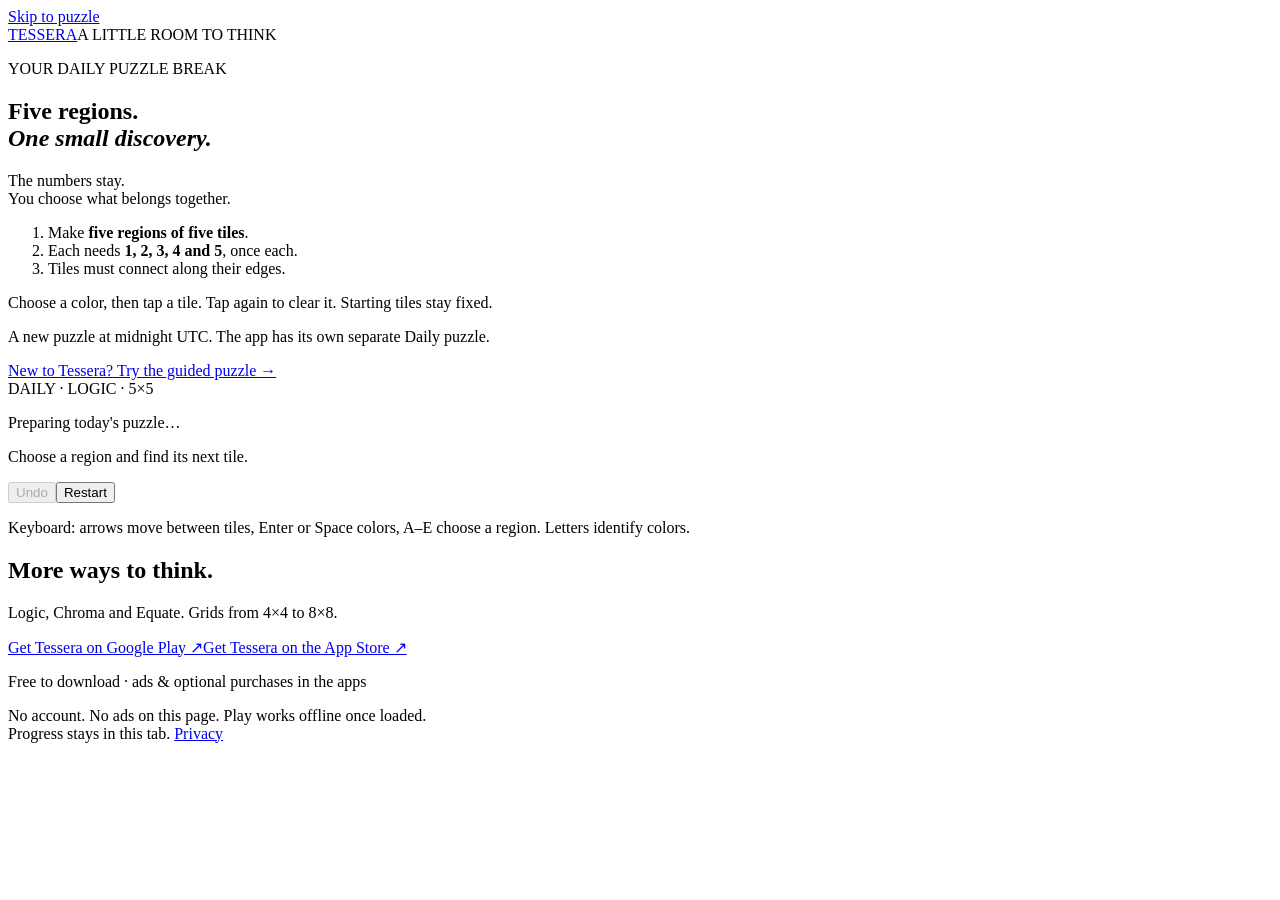
==== daily/index.html @ edb8aa20 "Add the free daily Logic puzzle page" ====
<!doctype html>
<html lang="en"><head><meta charset="utf-8"><meta name="viewport" content="width=device-width,initial-scale=1">
<title>Free Daily Logic Puzzle — Tessera</title>
<meta name="description" content="Play a free 5×5 daily logic puzzle. Make five connected regions, each containing 1–5 once. No account or download needed. A new puzzle every day at midnight UTC.">
<link rel="canonical" href="https://gaborandi.github.io/tesserapuzzle-site/daily/">
<meta property="og:title" content="One little logic puzzle. A fresh start every day."><meta property="og:description" content="Five regions. Five different numbers. Play today's free Tessera puzzle in your browser."><meta property="og:type" content="website"><meta property="og:url" content="https://gaborandi.github.io/tesserapuzzle-site/daily/"><meta property="og:image" content="https://gaborandi.github.io/tesserapuzzle-site/daily/preview.png">
<link rel="icon" href="../assets/tessera-icon.png"><link rel="stylesheet" href="daily.css"><script defer src="generator.js"></script><script defer src="daily.js"></script></head>
<body><a class="skip" href="#board">Skip to puzzle</a><header><a href="../">TESSERA</a><span>A LITTLE ROOM TO THINK</span></header>
<main><section class="intro"><p class="eyebrow">YOUR DAILY PUZZLE BREAK</p><h1>Five regions.<br><em>One small discovery.</em></h1><p class="lead">The numbers stay.<br>You choose what belongs together.</p>
<ol id="rules"><li>Make <strong>five regions of five tiles</strong>.</li><li>Each needs <strong>1, 2, 3, 4 and 5</strong>, once each.</li><li>Tiles must connect along their edges.</li></ol><p>Choose a color, then tap a tile. Tap again to clear it. Starting tiles stay fixed.</p><p class="quiet">A new puzzle at midnight UTC. The app has its own separate Daily puzzle.</p><a href="../play/01/">New to Tessera? Try the guided puzzle →</a></section>
<section class="puzzle" aria-label="Daily Logic puzzle"><div class="meta"><span>DAILY · LOGIC · 5×5</span><time id="day"></time></div><p id="loading" role="status">Preparing today's puzzle…</p>
<div id="board" role="group" aria-label="5 by 5 Logic board. Arrow keys move; Enter colors a tile." aria-describedby="rules" tabindex="-1"></div><div id="palette" role="group" aria-label="Choose a region"></div><p id="feedback" role="status" aria-live="polite">Choose a region and find its next tile.</p>
<div class="controls"><button id="undo" disabled>Undo</button><button id="restart">Restart</button></div><section id="win" hidden><p class="eyebrow">EVERY PIECE BELONGS</p><h2>Nicely solved.</h2><p>New puzzle tomorrow.</p></section><p id="rollover" hidden>A new UTC day has begun. <a href="./">Open today's puzzle</a>. This board stays available until you leave.</p><p class="quiet keyboard">Keyboard: arrows move between tiles, Enter or Space colors, A–E choose a region. Letters identify colors.</p>
<div class="stores"><h2>More ways to think.</h2><p>Logic, Chroma and Equate. Grids from 4×4 to 8×8.</p><a href="https://play.google.com/store/apps/details?id=com.tesserapuzzle.app&amp;referrer=utm_source%3Dsampler%26utm_medium%3Dweb%26utm_campaign%3Dandroid_oct26">Get Tessera on Google Play ↗</a><a href="https://apps.apple.com/app/apple-store/id6773765192?pt=120202877&amp;ct=sampler&amp;mt=8">Get Tessera on the App Store ↗</a><p class="quiet">Free to download · ads &amp; optional purchases in the apps</p></div></section></main>
<footer>No account. No ads on this page. Play works offline once loaded.<br>Progress stays in this tab. <a href="../privacy/">Privacy</a></footer><dialog id="reset"><h2>Start today's puzzle again?</h2><p>Only this tab's daily puzzle progress will be cleared.</p><button id="keep">Keep playing</button><button id="confirm">Restart</button></dialog><noscript>This puzzle needs JavaScript enabled.</noscript></body></html>
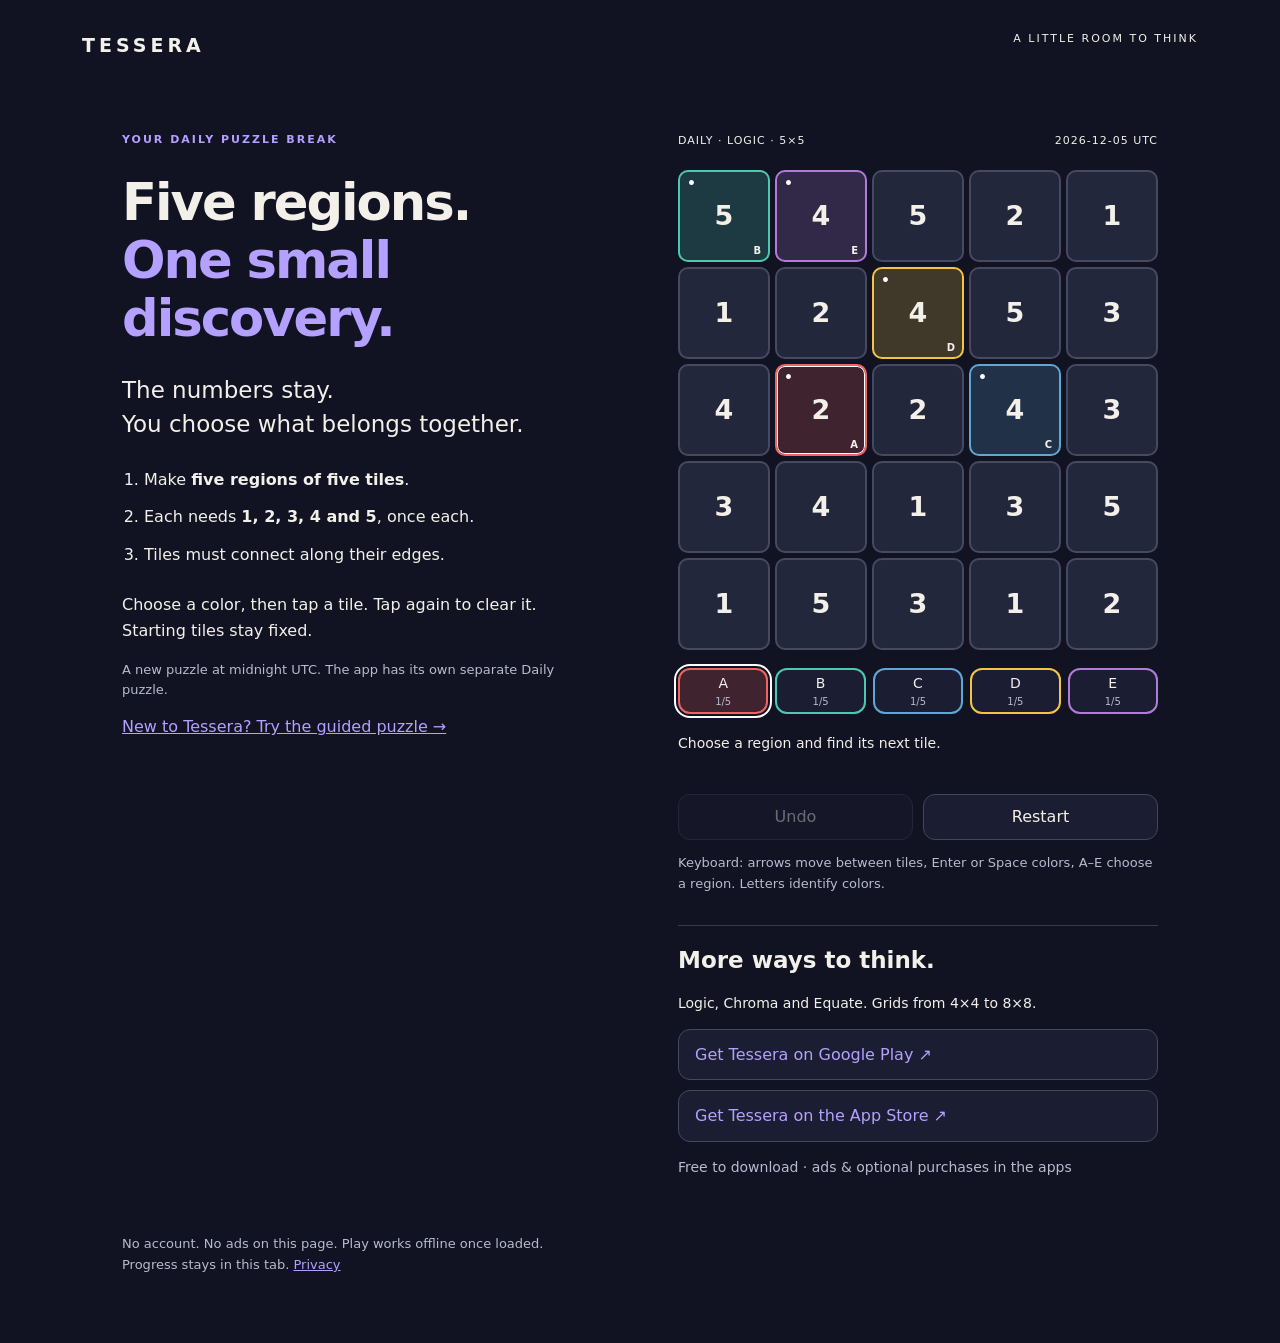
==== commit af0c75b8: "Show a copyable daily result after solving" ====
--- a/daily/index.html
+++ b/daily/index.html
@@ -4,12 +4,12 @@
 <meta name="description" content="Play a free 5×5 daily logic puzzle. Make five connected regions, each containing 1–5 once. No account or download needed. A new puzzle every day at midnight UTC.">
 <link rel="canonical" href="https://gaborandi.github.io/tesserapuzzle-site/daily/">
 <meta property="og:title" content="One little logic puzzle. A fresh start every day."><meta property="og:description" content="Five regions. Five different numbers. Play today's free Tessera puzzle in your browser."><meta property="og:type" content="website"><meta property="og:url" content="https://gaborandi.github.io/tesserapuzzle-site/daily/"><meta property="og:image" content="https://gaborandi.github.io/tesserapuzzle-site/daily/preview.png">
-<link rel="icon" href="../assets/tessera-icon.png"><link rel="stylesheet" href="daily.css"><script defer src="generator.js"></script><script defer src="daily.js"></script></head>
+<link rel="icon" href="../assets/tessera-icon.png"><link rel="stylesheet" href="daily.css?v=20261104-share"><script defer src="generator.js"></script><script defer src="share.js?v=20261104"></script><script defer src="daily.js?v=20261104-share"></script></head>
 <body><a class="skip" href="#board">Skip to puzzle</a><header><a href="../">TESSERA</a><span>A LITTLE ROOM TO THINK</span></header>
 <main><section class="intro"><p class="eyebrow">YOUR DAILY PUZZLE BREAK</p><h1>Five regions.<br><em>One small discovery.</em></h1><p class="lead">The numbers stay.<br>You choose what belongs together.</p>
 <ol id="rules"><li>Make <strong>five regions of five tiles</strong>.</li><li>Each needs <strong>1, 2, 3, 4 and 5</strong>, once each.</li><li>Tiles must connect along their edges.</li></ol><p>Choose a color, then tap a tile. Tap again to clear it. Starting tiles stay fixed.</p><p class="quiet">A new puzzle at midnight UTC. The app has its own separate Daily puzzle.</p><a href="../play/01/">New to Tessera? Try the guided puzzle →</a></section>
 <section class="puzzle" aria-label="Daily Logic puzzle"><div class="meta"><span>DAILY · LOGIC · 5×5</span><time id="day"></time></div><p id="loading" role="status">Preparing today's puzzle…</p>
 <div id="board" role="group" aria-label="5 by 5 Logic board. Arrow keys move; Enter colors a tile." aria-describedby="rules" tabindex="-1"></div><div id="palette" role="group" aria-label="Choose a region"></div><p id="feedback" role="status" aria-live="polite">Choose a region and find its next tile.</p>
-<div class="controls"><button id="undo" disabled>Undo</button><button id="restart">Restart</button></div><section id="win" hidden><p class="eyebrow">EVERY PIECE BELONGS</p><h2>Nicely solved.</h2><p>New puzzle tomorrow.</p></section><p id="rollover" hidden>A new UTC day has begun. <a href="./">Open today's puzzle</a>. This board stays available until you leave.</p><p class="quiet keyboard">Keyboard: arrows move between tiles, Enter or Space colors, A–E choose a region. Letters identify colors.</p>
-<div class="stores"><h2>More ways to think.</h2><p>Logic, Chroma and Equate. Grids from 4×4 to 8×8.</p><a href="https://play.google.com/store/apps/details?id=com.tesserapuzzle.app&amp;referrer=utm_source%3Dsampler%26utm_medium%3Dweb%26utm_campaign%3Dandroid_oct26">Get Tessera on Google Play ↗</a><a href="https://apps.apple.com/app/apple-store/id6773765192?pt=120202877&amp;ct=sampler&amp;mt=8">Get Tessera on the App Store ↗</a><p class="quiet">Free to download · ads &amp; optional purchases in the apps</p></div></section></main>
+<div class="controls"><button id="undo" disabled>Undo</button><button id="restart">Restart</button></div><section id="win" hidden><p class="eyebrow">EVERY PIECE BELONGS</p><h2>Nicely solved.</h2><p>New puzzle tomorrow.</p><div class="share-actions"><button id="copy-result" type="button">Copy result</button></div><p id="share-status" role="status" aria-live="polite"></p><textarea id="share-manual" aria-label="Result to copy manually" readonly hidden></textarea></section><p id="rollover" hidden>A new UTC day has begun. <a href="./">Open today's puzzle</a>. This board stays available until you leave.</p><p class="quiet keyboard">Keyboard: arrows move between tiles, Enter or Space colors, A–E choose a region. Letters identify colors.</p>
+<div class="stores"><h2>More ways to think.</h2><p>Logic, Chroma and Equate. Grids from 4×4 to 8×8.</p><a id="play-store" href="https://play.google.com/store/apps/details?id=com.tesserapuzzle.app&amp;referrer=utm_source%3Dsampler%26utm_medium%3Dweb%26utm_campaign%3Dandroid_oct26">Get Tessera on Google Play ↗</a><a id="apple-store" href="https://apps.apple.com/app/apple-store/id6773765192?pt=120202877&amp;ct=sampler&amp;mt=8">Get Tessera on the App Store ↗</a><p class="quiet">Free to download · ads &amp; optional purchases in the apps</p></div></section></main>
 <footer>No account. No ads on this page. Play works offline once loaded.<br>Progress stays in this tab. <a href="../privacy/">Privacy</a></footer><dialog id="reset"><h2>Start today's puzzle again?</h2><p>Only this tab's daily puzzle progress will be cleared.</p><button id="keep">Keep playing</button><button id="confirm">Restart</button></dialog><noscript>This puzzle needs JavaScript enabled.</noscript></body></html>
--- a/daily/daily.css
+++ b/daily/daily.css
@@ -0,0 +1,3 @@
+:root{color-scheme:dark;--bg:#111323;--panel:#1b1e32;--text:#f3f0e9;--muted:#b7bbcf;--accent:#b4a0ff}*{box-sizing:border-box}body{margin:0;background:var(--bg);color:var(--text);font:16px/1.6 system-ui,sans-serif}a{color:var(--accent)}header{max-width:1180px;margin:auto;padding:30px 32px;display:flex;justify-content:space-between;font-size:11px;letter-spacing:2px}header a{color:var(--text);text-decoration:none;font-size:19px;font-weight:800;letter-spacing:4px}main{max-width:1100px;margin:30px auto;display:grid;grid-template-columns:1fr 1fr;gap:76px;padding:0 32px}.eyebrow{font-size:11px;letter-spacing:2px;color:var(--accent);font-weight:700}h1{font-size:clamp(38px,4vw,58px);line-height:1.13;letter-spacing:-2px;margin:25px 0}h1 em{font-style:normal;color:var(--accent)}.lead{font-size:23px;line-height:1.5}.intro ol{padding-left:22px;margin:25px 0}.intro li{margin:12px 0}.quiet,footer{color:var(--muted);font-size:13px}.meta{display:flex;justify-content:space-between;gap:8px;font-size:11px;letter-spacing:1px;margin:12px 0 20px}#board{display:grid;grid-template-columns:repeat(5,1fr);gap:5px;max-width:480px}button{font:inherit;color:inherit;cursor:pointer;background:var(--panel);border:1px solid #41465c;border-radius:12px;min-height:46px}button:focus-visible,a:focus-visible{outline:3px solid white;outline-offset:3px}.cell{position:relative;aspect-ratio:1;min-height:0;border:2px solid #464a60;font-size:27px;font-weight:700;border-radius:10px;background:#23273c}.cell.owned{background:var(--tint);border-color:var(--color)}.cell small{position:absolute;bottom:1px;right:7px;font-size:10px;font-weight:600}.cell.fixed:before{content:'•';position:absolute;top:0;left:7px;font-size:14px;color:#fff}.cell[aria-pressed=true]{box-shadow:inset 0 0 0 1px white}#palette{display:grid;grid-template-columns:repeat(5,1fr);gap:7px;margin:18px 0}#palette button{border:2px solid var(--color);font-size:14px}#palette button[aria-pressed=true]{background:var(--tint);outline:2px solid white;outline-offset:2px}#palette small{display:block;font-size:10px;color:var(--muted)}#feedback{min-height:48px;font-size:14px}.controls{display:flex;gap:10px}.controls button{flex:1}button:disabled{opacity:.4;cursor:default}#win{background:#213a36;padding:15px 22px;border-radius:15px;margin:18px 0}#win h2{margin:0}.stores{border-top:1px solid #383c51;margin-top:30px;padding-top:16px}.stores h2{font-size:23px;margin:0}.stores a{display:block;background:var(--panel);padding:12px 16px;border:1px solid #42485e;border-radius:12px;text-decoration:none;margin:10px 0}.stores p{font-size:14px}footer{max-width:1100px;margin:42px auto;padding:0 32px 25px}.skip{position:absolute;top:-100px}.skip:focus{top:8px;background:var(--bg);padding:10px;z-index:5}dialog{max-width:350px;border:1px solid #626880;border-radius:20px;background:var(--panel);color:var(--text)}dialog::backdrop{background:#0009}dialog button{padding:8px 14px;margin:5px}#rollover{color:#f2d482}[hidden]{display:none!important}@media(max-width:700px){header{padding:22px 20px}header span{display:none}main{display:block;margin:5px auto;padding:0 20px;max-width:510px}.intro h1{font-size:40px;margin:18px 0}.lead{font-size:19px}.intro ol{margin:18px 0}.intro p{font-size:14px}.puzzle{margin-top:30px}.cell{font-size:25px}footer{padding:0 20px}.keyboard{font-size:12px}}@media(prefers-reduced-motion:reduce){*{animation:none!important;transition:none!important;scroll-behavior:auto!important}}
+
+.share-actions{display:flex;gap:10px}.share-actions button{padding:8px 16px}#share-status:empty{display:none}#share-manual{width:100%;min-height:120px;background:var(--bg);color:var(--text);font:13px/1.5 system-ui;border:1px solid var(--muted);border-radius:8px;padding:10px}
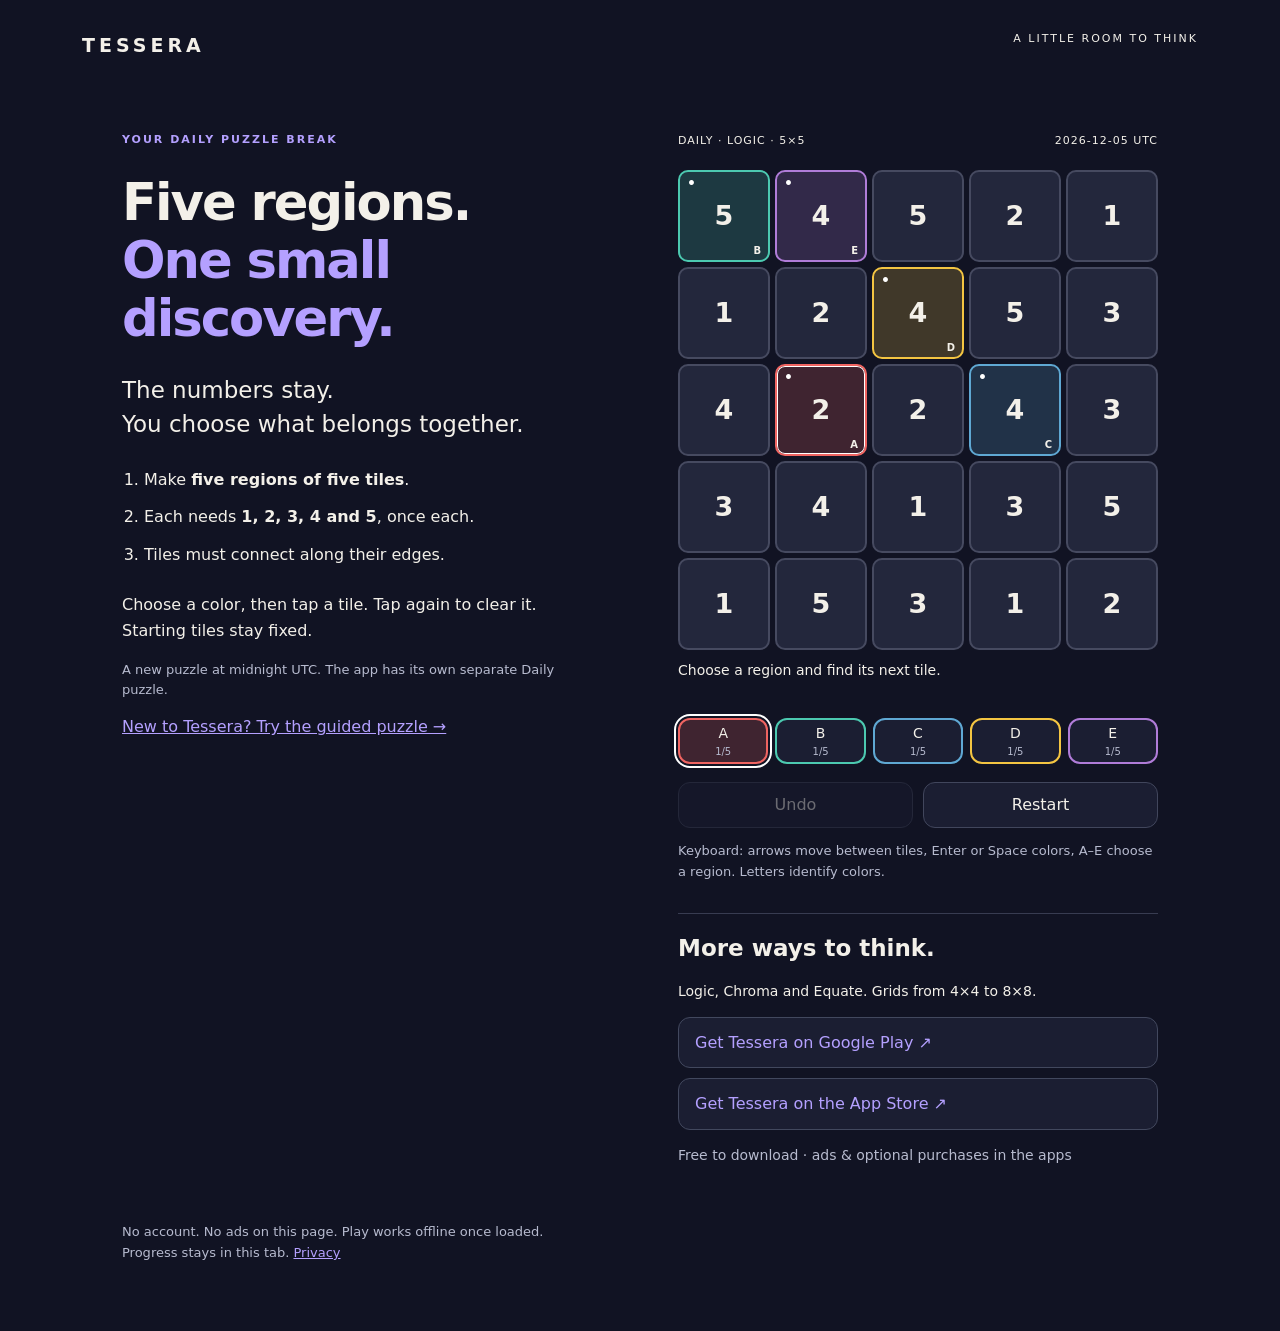
==== commit 17dbc421: "Daily: feedback under the board, correct rule messages" ====
--- a/daily/index.html
+++ b/daily/index.html
@@ -4,12 +4,12 @@
 <meta name="description" content="Play a free 5×5 daily logic puzzle. Make five connected regions, each containing 1–5 once. No account or download needed. A new puzzle every day at midnight UTC.">
 <link rel="canonical" href="https://gaborandi.github.io/tesserapuzzle-site/daily/">
 <meta property="og:title" content="One little logic puzzle. A fresh start every day."><meta property="og:description" content="Five regions. Five different numbers. Play today's free Tessera puzzle in your browser."><meta property="og:type" content="website"><meta property="og:url" content="https://gaborandi.github.io/tesserapuzzle-site/daily/"><meta property="og:image" content="https://gaborandi.github.io/tesserapuzzle-site/daily/preview.png">
-<link rel="icon" href="../assets/tessera-icon.png"><link rel="stylesheet" href="daily.css?v=20261104-share"><script defer src="generator.js"></script><script defer src="share.js?v=20261104"></script><script defer src="daily.js?v=20261104-share"></script></head>
+<link rel="icon" href="../assets/tessera-icon.png"><link rel="stylesheet" href="daily.css?v=20261111-fit"><script defer src="generator.js"></script><script defer src="share.js?v=20261104"></script><script defer src="daily.js?v=20261111-fit"></script></head>
 <body><a class="skip" href="#board">Skip to puzzle</a><header><a href="../">TESSERA</a><span>A LITTLE ROOM TO THINK</span></header>
 <main><section class="intro"><p class="eyebrow">YOUR DAILY PUZZLE BREAK</p><h1>Five regions.<br><em>One small discovery.</em></h1><p class="lead">The numbers stay.<br>You choose what belongs together.</p>
-<ol id="rules"><li>Make <strong>five regions of five tiles</strong>.</li><li>Each needs <strong>1, 2, 3, 4 and 5</strong>, once each.</li><li>Tiles must connect along their edges.</li></ol><p>Choose a color, then tap a tile. Tap again to clear it. Starting tiles stay fixed.</p><p class="quiet">A new puzzle at midnight UTC. The app has its own separate Daily puzzle.</p><a href="../play/01/">New to Tessera? Try the guided puzzle →</a></section>
+<ol id="rules"><li>Make <strong>five regions of five tiles</strong>.</li><li>Each needs <strong>1, 2, 3, 4 and 5</strong>, once each.</li><li>Tiles must connect along their edges.</li></ol><div class="more"><p>Choose a color, then tap a tile. Tap again to clear it. Starting tiles stay fixed.</p><p class="quiet">A new puzzle at midnight UTC. The app has its own separate Daily puzzle.</p><a href="../play/01/">New to Tessera? Try the guided puzzle →</a></div></section>
 <section class="puzzle" aria-label="Daily Logic puzzle"><div class="meta"><span>DAILY · LOGIC · 5×5</span><time id="day"></time></div><p id="loading" role="status">Preparing today's puzzle…</p>
-<div id="board" role="group" aria-label="5 by 5 Logic board. Arrow keys move; Enter colors a tile." aria-describedby="rules" tabindex="-1"></div><div id="palette" role="group" aria-label="Choose a region"></div><p id="feedback" role="status" aria-live="polite">Choose a region and find its next tile.</p>
+<div id="board" role="group" aria-label="5 by 5 Logic board. Arrow keys move; Enter colors a tile." aria-describedby="rules" tabindex="-1"></div><p id="feedback" role="status" aria-live="polite">Choose a region and find its next tile.</p><div id="palette" role="group" aria-label="Choose a region"></div>
 <div class="controls"><button id="undo" disabled>Undo</button><button id="restart">Restart</button></div><section id="win" hidden><p class="eyebrow">EVERY PIECE BELONGS</p><h2>Nicely solved.</h2><p>New puzzle tomorrow.</p><div class="share-actions"><button id="copy-result" type="button">Copy result</button></div><p id="share-status" role="status" aria-live="polite"></p><textarea id="share-manual" aria-label="Result to copy manually" readonly hidden></textarea></section><p id="rollover" hidden>A new UTC day has begun. <a href="./">Open today's puzzle</a>. This board stays available until you leave.</p><p class="quiet keyboard">Keyboard: arrows move between tiles, Enter or Space colors, A–E choose a region. Letters identify colors.</p>
 <div class="stores"><h2>More ways to think.</h2><p>Logic, Chroma and Equate. Grids from 4×4 to 8×8.</p><a id="play-store" href="https://play.google.com/store/apps/details?id=com.tesserapuzzle.app&amp;referrer=utm_source%3Dsampler%26utm_medium%3Dweb%26utm_campaign%3Dandroid_oct26">Get Tessera on Google Play ↗</a><a id="apple-store" href="https://apps.apple.com/app/apple-store/id6773765192?pt=120202877&amp;ct=sampler&amp;mt=8">Get Tessera on the App Store ↗</a><p class="quiet">Free to download · ads &amp; optional purchases in the apps</p></div></section></main>
 <footer>No account. No ads on this page. Play works offline once loaded.<br>Progress stays in this tab. <a href="../privacy/">Privacy</a></footer><dialog id="reset"><h2>Start today's puzzle again?</h2><p>Only this tab's daily puzzle progress will be cleared.</p><button id="keep">Keep playing</button><button id="confirm">Restart</button></dialog><noscript>This puzzle needs JavaScript enabled.</noscript></body></html>
--- a/daily/daily.css
+++ b/daily/daily.css
@@ -1,3 +1,17 @@
 :root{color-scheme:dark;--bg:#111323;--panel:#1b1e32;--text:#f3f0e9;--muted:#b7bbcf;--accent:#b4a0ff}*{box-sizing:border-box}body{margin:0;background:var(--bg);color:var(--text);font:16px/1.6 system-ui,sans-serif}a{color:var(--accent)}header{max-width:1180px;margin:auto;padding:30px 32px;display:flex;justify-content:space-between;font-size:11px;letter-spacing:2px}header a{color:var(--text);text-decoration:none;font-size:19px;font-weight:800;letter-spacing:4px}main{max-width:1100px;margin:30px auto;display:grid;grid-template-columns:1fr 1fr;gap:76px;padding:0 32px}.eyebrow{font-size:11px;letter-spacing:2px;color:var(--accent);font-weight:700}h1{font-size:clamp(38px,4vw,58px);line-height:1.13;letter-spacing:-2px;margin:25px 0}h1 em{font-style:normal;color:var(--accent)}.lead{font-size:23px;line-height:1.5}.intro ol{padding-left:22px;margin:25px 0}.intro li{margin:12px 0}.quiet,footer{color:var(--muted);font-size:13px}.meta{display:flex;justify-content:space-between;gap:8px;font-size:11px;letter-spacing:1px;margin:12px 0 20px}#board{display:grid;grid-template-columns:repeat(5,1fr);gap:5px;max-width:480px}button{font:inherit;color:inherit;cursor:pointer;background:var(--panel);border:1px solid #41465c;border-radius:12px;min-height:46px}button:focus-visible,a:focus-visible{outline:3px solid white;outline-offset:3px}.cell{position:relative;aspect-ratio:1;min-height:0;border:2px solid #464a60;font-size:27px;font-weight:700;border-radius:10px;background:#23273c}.cell.owned{background:var(--tint);border-color:var(--color)}.cell small{position:absolute;bottom:1px;right:7px;font-size:10px;font-weight:600}.cell.fixed:before{content:'•';position:absolute;top:0;left:7px;font-size:14px;color:#fff}.cell[aria-pressed=true]{box-shadow:inset 0 0 0 1px white}#palette{display:grid;grid-template-columns:repeat(5,1fr);gap:7px;margin:18px 0}#palette button{border:2px solid var(--color);font-size:14px}#palette button[aria-pressed=true]{background:var(--tint);outline:2px solid white;outline-offset:2px}#palette small{display:block;font-size:10px;color:var(--muted)}#feedback{min-height:48px;font-size:14px}.controls{display:flex;gap:10px}.controls button{flex:1}button:disabled{opacity:.4;cursor:default}#win{background:#213a36;padding:15px 22px;border-radius:15px;margin:18px 0}#win h2{margin:0}.stores{border-top:1px solid #383c51;margin-top:30px;padding-top:16px}.stores h2{font-size:23px;margin:0}.stores a{display:block;background:var(--panel);padding:12px 16px;border:1px solid #42485e;border-radius:12px;text-decoration:none;margin:10px 0}.stores p{font-size:14px}footer{max-width:1100px;margin:42px auto;padding:0 32px 25px}.skip{position:absolute;top:-100px}.skip:focus{top:8px;background:var(--bg);padding:10px;z-index:5}dialog{max-width:350px;border:1px solid #626880;border-radius:20px;background:var(--panel);color:var(--text)}dialog::backdrop{background:#0009}dialog button{padding:8px 14px;margin:5px}#rollover{color:#f2d482}[hidden]{display:none!important}@media(max-width:700px){header{padding:22px 20px}header span{display:none}main{display:block;margin:5px auto;padding:0 20px;max-width:510px}.intro h1{font-size:40px;margin:18px 0}.lead{font-size:19px}.intro ol{margin:18px 0}.intro p{font-size:14px}.puzzle{margin-top:30px}.cell{font-size:25px}footer{padding:0 20px}.keyboard{font-size:12px}}@media(prefers-reduced-motion:reduce){*{animation:none!important;transition:none!important;scroll-behavior:auto!important}}
 
 .share-actions{display:flex;gap:10px}.share-actions button{padding:8px 16px}#share-status:empty{display:none}#share-manual{width:100%;min-height:120px;background:var(--bg);color:var(--text);font:13px/1.5 system-ui;border:1px solid var(--muted);border-radius:8px;padding:10px}
+
+/* Phones: puzzle first. The short rules stay above the board; the longer notes move below the controls. */
+@media(max-width:700px){header{padding:14px 20px}main{display:flex;flex-direction:column;gap:0}.intro,.puzzle{display:contents}.intro>*{order:1}.puzzle>*{order:2}.intro>.more{order:3;margin-top:18px}.puzzle>.keyboard{order:4}.puzzle>.stores{order:5}.intro .eyebrow,.intro .lead{display:none}.intro h1{font-size:25px;line-height:1.2;letter-spacing:-.5px;margin:4px 0 8px}.intro ol{margin:0 0 4px;font-size:14px;line-height:1.45}.intro li{margin:2px 0}.meta{margin:10px 0}#palette{margin:12px 0 8px}#feedback{min-height:44px}.more a{display:inline-block;padding:10px 0}}
+
+/* A repeated number inside one region: outline both tiles so the mistake is easy to find. */
+.cell.clash{border-color:#ff8a80;box-shadow:inset 0 0 0 2px #ff8a80}.cell.clash span{color:#ffb4ab}
+
+/* The status line sits directly under the board, so a rule break is read where the player is looking. */
+#feedback{margin:10px 0 0;line-height:1.45;overflow-wrap:anywhere}
+#feedback.error{color:#ffb4ab;border-left:3px solid #ff8a80;padding-left:10px}
+#palette{margin-top:10px}
+/* Short screens: cap the board by height so the message, palette and Undo stay on the same screen where there is room. Tiles never go below 50px. */
+@media(max-width:700px) and (max-height:780px){.intro h1{position:absolute;width:1px;height:1px;overflow:hidden;clip-path:inset(50%);white-space:nowrap;margin:0}#board{width:100%;max-width:max(270px,calc(100vh - 352px));max-width:max(270px,calc(100dvh - 352px));margin:0 auto}#feedback{min-height:40px}}
+@media(min-width:701px) and (max-height:880px){#board{max-width:max(270px,calc(100vh - 366px));max-width:max(270px,calc(100dvh - 366px))}}
